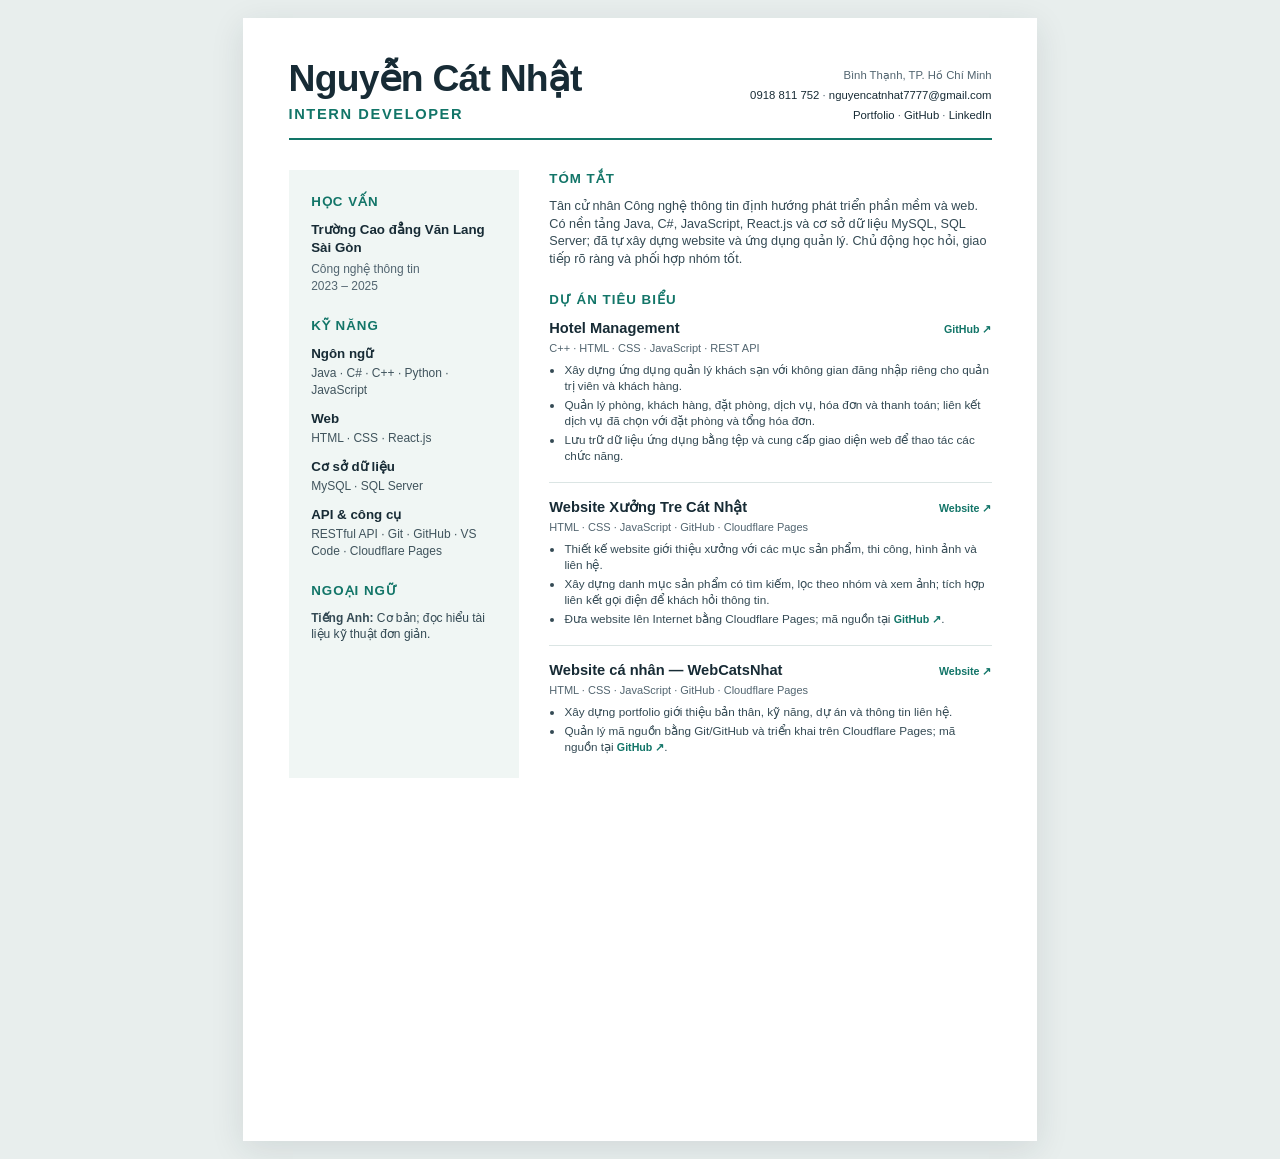
==== Nguyen-Cat-Nhat-CV.html @ 55f8fba9 "Use descriptive filename for CV HTML Co-authored-by: Copilot <223556219+Copilot@users.noreply.github" ====
<!doctype html>
<html lang="vi">
<head>
  <meta charset="utf-8">
  <meta name="viewport" content="width=device-width, initial-scale=1">
  <meta name="description" content="CV Nguyễn Cát Nhật — Intern Developer">
  <title>Nguyễn Cát Nhật — CV Intern Developer</title>
  <style>
    :root {
      color-scheme: light;
      --ink: #172b35;
      --muted: #526570;
      --accent: #127568;
      --line: #dbe5e4;
      --paper: #fff;
      --side: #f0f6f4;
    }
    * { box-sizing: border-box; }
    body {
      margin: 0;
      background: #e8eeed;
      color: var(--ink);
      font: 10pt/1.38 "Aptos", "Segoe UI", Arial, sans-serif;
      -webkit-print-color-adjust: exact;
      print-color-adjust: exact;
    }
    a { color: inherit; text-decoration: none; }
    .page {
      width: 210mm;
      min-height: 297mm;
      margin: 18px auto;
      padding: 11mm 12mm 10mm;
      background: var(--paper);
      box-shadow: 0 8px 32px #172b351c;
    }
    header {
      display: flex;
      align-items: flex-end;
      justify-content: space-between;
      gap: 20px;
      padding-bottom: 14px;
      border-bottom: 2px solid var(--accent);
    }
    .name {
      margin: 0;
      font-size: 28pt;
      line-height: 1;
      letter-spacing: -.8px;
    }
    .role {
      margin: 7px 0 0;
      color: var(--accent);
      font-size: 11pt;
      font-weight: 700;
      letter-spacing: 1.6px;
      text-transform: uppercase;
    }
    .contact {
      max-width: 90mm;
      color: var(--muted);
      font-size: 8.5pt;
      line-height: 1.55;
      text-align: right;
    }
    .contact div + div { margin-top: 2px; }
    .contact a { color: var(--ink); }
    .layout {
      display: grid;
      grid-template-columns: 61mm 1fr;
      gap: 8mm;
      padding-top: 8mm;
    }
    aside {
      padding: 6mm;
      background: var(--side);
    }
    main { min-width: 0; }
    section { margin: 0 0 6mm; }
    h2 {
      margin: 0 0 2.5mm;
      color: var(--accent);
      font-size: 10pt;
      font-weight: 800;
      letter-spacing: 1px;
      text-transform: uppercase;
    }
    p { margin: 0; }
    .summary { color: #344a54; font-size: 9.5pt; }
    .school { font-weight: 700; }
    .detail { margin-top: 1mm; color: var(--muted); font-size: 9pt; }
    .skill-group + .skill-group { margin-top: 3mm; }
    .skill-label { font-weight: 700; }
    .skill-items { margin-top: .5mm; color: #40545d; font-size: 9pt; }
    .project {
      padding: 0 0 4mm;
      margin: 0 0 4mm;
      border-bottom: 1px solid var(--line);
      break-inside: avoid;
    }
    .project:last-child { padding-bottom: 0; margin-bottom: 0; border: 0; }
    .project-title {
      display: flex;
      flex-wrap: wrap;
      align-items: baseline;
      justify-content: space-between;
      gap: 1mm 4mm;
    }
    h3 { margin: 0; font-size: 11pt; line-height: 1.25; }
    .project-link { color: var(--accent); font-size: 8pt; font-weight: 600; }
    .tech { margin: 1mm 0 1.5mm; color: var(--muted); font-size: 8.25pt; }
    ul { margin: 0; padding-left: 4mm; }
    li { margin: 0 0 .7mm; color: #344a54; font-size: 8.8pt; }
    .english { color: #344a54; font-size: 9pt; }
    @media screen {
      .page { min-height: 297mm; }
    }
    @page { size: A4; margin: 0; }
    @media print {
      body { background: #fff; }
      .page {
        width: 210mm;
        height: 297mm;
        min-height: 0;
        margin: 0;
        padding: 11mm 12mm 10mm;
        box-shadow: none;
        overflow: hidden;
      }
    }
  </style>
</head>
<body>
  <article class="page">
    <header>
      <div>
        <h1 class="name">Nguyễn Cát Nhật</h1>
        <p class="role">Intern Developer</p>
      </div>
      <div class="contact">
        <div>Bình Thạnh, TP. Hồ Chí Minh</div>
        <div><a href="tel:+84918811752">0918 811 752</a> · <a href="mailto:nguyencatnhat7777@gmail.com">nguyencatnhat7777@gmail.com</a></div>
        <div><a href="https://catnhat.pages.dev">Portfolio</a> · <a href="https://github.com/nguyencatnhat">GitHub</a> · <a href="https://linkedin.com/in/catsnhat">LinkedIn</a></div>
      </div>
    </header>

    <div class="layout">
      <aside>
        <section>
          <h2>Học vấn</h2>
          <p class="school">Trường Cao đẳng Văn Lang Sài Gòn</p>
          <p class="detail">Công nghệ thông tin<br>2023 – 2025</p>
        </section>

        <section>
          <h2>Kỹ năng</h2>
          <div class="skill-group">
            <p class="skill-label">Ngôn ngữ</p>
            <p class="skill-items">Java · C# · C++ · Python · JavaScript</p>
          </div>
          <div class="skill-group">
            <p class="skill-label">Web</p>
            <p class="skill-items">HTML · CSS · React.js</p>
          </div>
          <div class="skill-group">
            <p class="skill-label">Cơ sở dữ liệu</p>
            <p class="skill-items">MySQL · SQL Server</p>
          </div>
          <div class="skill-group">
            <p class="skill-label">API & công cụ</p>
            <p class="skill-items">RESTful API · Git · GitHub · VS Code · Cloudflare Pages</p>
          </div>
        </section>

        <section>
          <h2>Ngoại ngữ</h2>
          <p class="english"><strong>Tiếng Anh:</strong> Cơ bản; đọc hiểu tài liệu kỹ thuật đơn giản.</p>
        </section>
      </aside>

      <main>
        <section>
          <h2>Tóm tắt</h2>
          <p class="summary">Tân cử nhân Công nghệ thông tin định hướng phát triển phần mềm và web. Có nền tảng Java, C#, JavaScript, React.js và cơ sở dữ liệu MySQL, SQL Server; đã tự xây dựng website và ứng dụng quản lý. Chủ động học hỏi, giao tiếp rõ ràng và phối hợp nhóm tốt.</p>
        </section>

        <section>
          <h2>Dự án tiêu biểu</h2>
          <article class="project">
            <div class="project-title">
              <h3>Hotel Management</h3>
              <a class="project-link" href="https://github.com/nguyencatnhat/Hotel">GitHub ↗</a>
            </div>
            <p class="tech">C++ · HTML · CSS · JavaScript · REST API</p>
            <ul>
              <li>Xây dựng ứng dụng quản lý khách sạn với không gian đăng nhập riêng cho quản trị viên và khách hàng.</li>
              <li>Quản lý phòng, khách hàng, đặt phòng, dịch vụ, hóa đơn và thanh toán; liên kết dịch vụ đã chọn với đặt phòng và tổng hóa đơn.</li>
              <li>Lưu trữ dữ liệu ứng dụng bằng tệp và cung cấp giao diện web để thao tác các chức năng.</li>
            </ul>
          </article>

          <article class="project">
            <div class="project-title">
              <h3>Website Xưởng Tre Cát Nhật</h3>
              <a class="project-link" href="https://xuongtrecatnhat.pages.dev">Website ↗</a>
            </div>
            <p class="tech">HTML · CSS · JavaScript · GitHub · Cloudflare Pages</p>
            <ul>
              <li>Thiết kế website giới thiệu xưởng với các mục sản phẩm, thi công, hình ảnh và liên hệ.</li>
              <li>Xây dựng danh mục sản phẩm có tìm kiếm, lọc theo nhóm và xem ảnh; tích hợp liên kết gọi điện để khách hỏi thông tin.</li>
              <li>Đưa website lên Internet bằng Cloudflare Pages; mã nguồn tại <a class="project-link" href="https://github.com/nguyencatnhat/XuongTreCatNhat">GitHub ↗</a>.</li>
            </ul>
          </article>

          <article class="project">
            <div class="project-title">
              <h3>Website cá nhân — WebCatsNhat</h3>
              <a class="project-link" href="https://catnhat.pages.dev">Website ↗</a>
            </div>
            <p class="tech">HTML · CSS · JavaScript · GitHub · Cloudflare Pages</p>
            <ul>
              <li>Xây dựng portfolio giới thiệu bản thân, kỹ năng, dự án và thông tin liên hệ.</li>
              <li>Quản lý mã nguồn bằng Git/GitHub và triển khai trên Cloudflare Pages; mã nguồn tại <a class="project-link" href="https://github.com/nguyencatnhat/WebCatsNhat">GitHub ↗</a>.</li>
            </ul>
          </article>
        </section>
      </main>
    </div>
  </article>
</body>
</html>
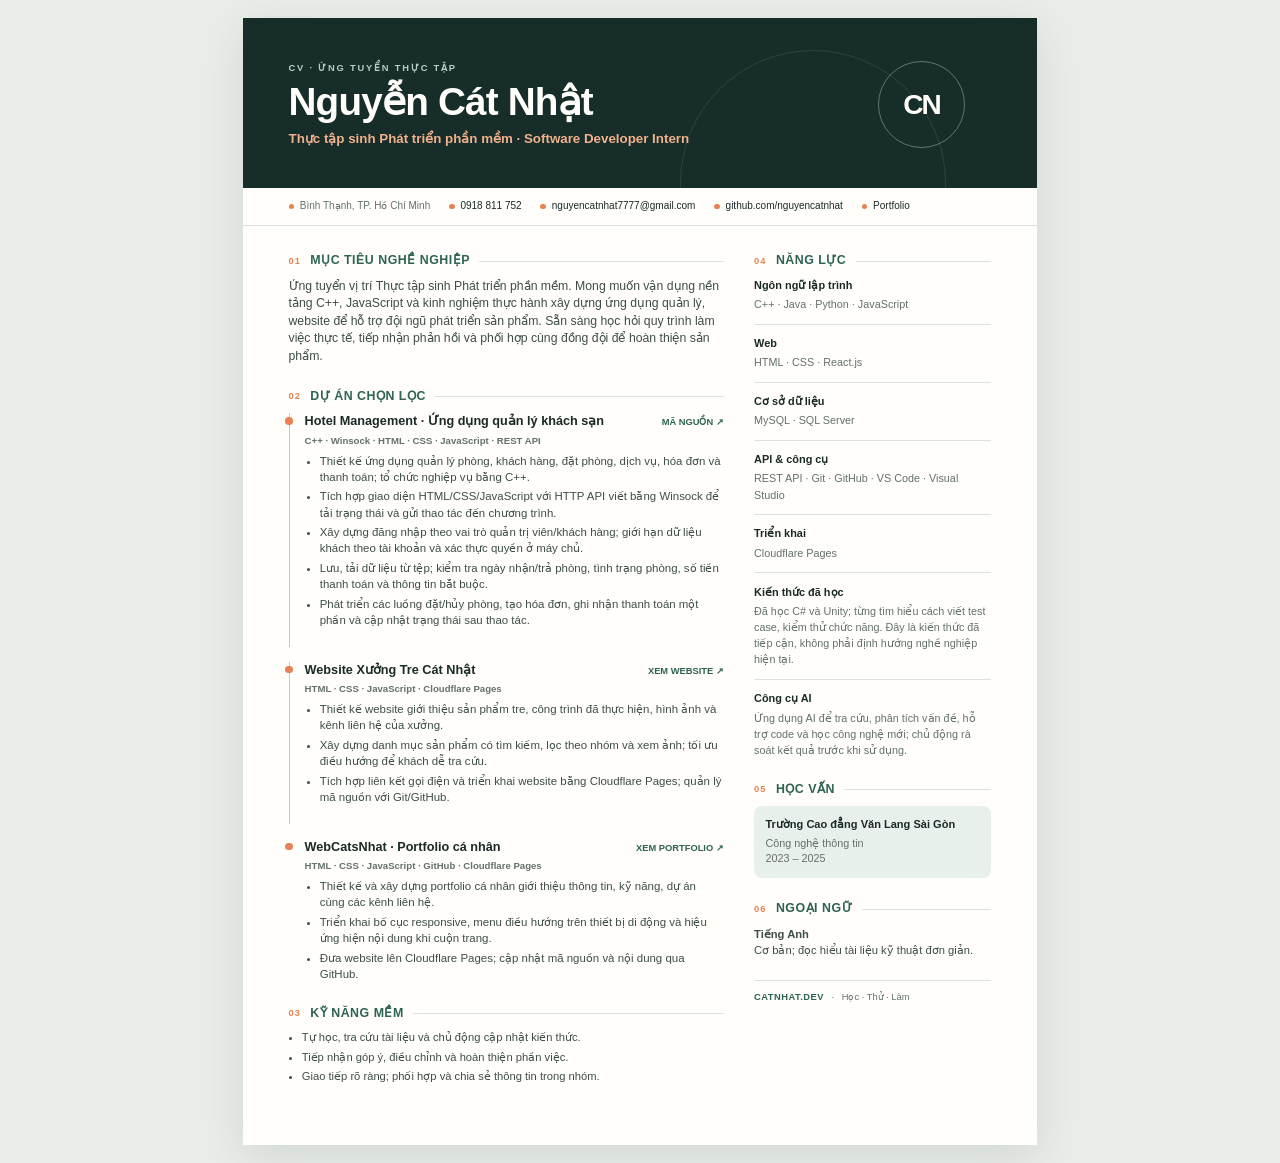
==== commit 24af543e: "Refresh CV content and visual design Co-authored-by: Copilot <223556219+Copilot@users.noreply.github" ====
--- a/Nguyen-Cat-Nhat-CV.html
+++ b/Nguyen-Cat-Nhat-CV.html
@@ -3,24 +3,29 @@
 <head>
   <meta charset="utf-8">
   <meta name="viewport" content="width=device-width, initial-scale=1">
-  <meta name="description" content="CV Nguyễn Cát Nhật — Intern Developer">
-  <title>Nguyễn Cát Nhật — CV Intern Developer</title>
+  <meta name="description" content="CV Nguyễn Cát Nhật — Thực tập sinh Phát triển phần mềm">
+  <meta name="theme-color" content="#172d29">
+  <title>Nguyễn Cát Nhật — CV Phát triển phần mềm</title>
   <style>
     :root {
       color-scheme: light;
-      --ink: #172b35;
-      --muted: #526570;
-      --accent: #127568;
-      --line: #dbe5e4;
-      --paper: #fff;
-      --side: #f0f6f4;
+      --ink: #1a2a27;
+      --muted: #64716c;
+      --forest: #172d29;
+      --green: #2e6354;
+      --mint: #e8f0eb;
+      --orange: #e78353;
+      --line: #dce3dd;
+      --paper: #fffefa;
     }
     * { box-sizing: border-box; }
+    html { background: #e9ede8; }
     body {
       margin: 0;
-      background: #e8eeed;
       color: var(--ink);
-      font: 10pt/1.38 "Aptos", "Segoe UI", Arial, sans-serif;
+      background: #e9ede8;
+      font: 9.2pt/1.43 "Aptos", "Segoe UI", Arial, sans-serif;
+      -webkit-font-smoothing: antialiased;
       -webkit-print-color-adjust: exact;
       print-color-adjust: exact;
     }
@@ -29,201 +34,348 @@
       width: 210mm;
       min-height: 297mm;
       margin: 18px auto;
-      padding: 11mm 12mm 10mm;
+      padding: 0 0 10mm;
+      overflow: hidden;
       background: var(--paper);
-      box-shadow: 0 8px 32px #172b351c;
-    }
-    header {
-      display: flex;
-      align-items: flex-end;
-      justify-content: space-between;
-      gap: 20px;
-      padding-bottom: 14px;
-      border-bottom: 2px solid var(--accent);
+      box-shadow: 0 12px 40px #172d291c;
+    }
+    .hero {
+      position: relative;
+      display: grid;
+      grid-template-columns: 1fr 30mm;
+      align-items: center;
+      min-height: 45mm;
+      padding: 9mm 12mm 8mm;
+      overflow: hidden;
+      color: #fffefa;
+      background: var(--forest);
+    }
+    .hero::after {
+      position: absolute;
+      right: 24mm;
+      bottom: -34mm;
+      width: 70mm;
+      height: 70mm;
+      border: 1px solid #ffffff1a;
+      border-radius: 50%;
+      content: "";
+    }
+    .hero-copy, .monogram { position: relative; z-index: 1; }
+    .eyebrow {
+      margin: 0 0 2mm;
+      color: #b6cec2;
+      font-size: 7pt;
+      font-weight: 700;
+      letter-spacing: 1.8px;
+      text-transform: uppercase;
     }
     .name {
       margin: 0;
-      font-size: 28pt;
+      font-family: "Space Grotesk", "Segoe UI", sans-serif;
+      font-size: 29pt;
+      font-weight: 700;
+      letter-spacing: -.8px;
       line-height: 1;
-      letter-spacing: -.8px;
     }
     .role {
-      margin: 7px 0 0;
-      color: var(--accent);
-      font-size: 11pt;
-      font-weight: 700;
-      letter-spacing: 1.6px;
-      text-transform: uppercase;
-    }
-    .contact {
-      max-width: 90mm;
+      margin: 2mm 0 0;
+      color: #f0b18c;
+      font-size: 10pt;
+      font-weight: 600;
+    }
+    .monogram {
+      display: grid;
+      width: 23mm;
+      height: 23mm;
+      align-items: center;
+      justify-items: center;
+      border: 1px solid #ffffff54;
+      border-radius: 50%;
+      color: #fffefa;
+      font-family: "Space Grotesk", "Segoe UI", sans-serif;
+      font-size: 21pt;
+      font-weight: 600;
+      letter-spacing: -2px;
+    }
+    .contact-bar {
+      display: flex;
+      flex-wrap: wrap;
+      gap: 2mm 5mm;
+      padding: 3mm 12mm;
+      border-bottom: 1px solid var(--line);
       color: var(--muted);
-      font-size: 8.5pt;
-      line-height: 1.55;
-      text-align: right;
-    }
-    .contact div + div { margin-top: 2px; }
-    .contact a { color: var(--ink); }
+      font-size: 7.5pt;
+    }
+    .contact-bar a { color: var(--ink); }
+    .contact-item { display: inline-flex; align-items: center; gap: 1.5mm; }
+    .contact-item::before {
+      width: 1.5mm;
+      height: 1.5mm;
+      border-radius: 50%;
+      background: var(--orange);
+      content: "";
+    }
     .layout {
       display: grid;
-      grid-template-columns: 61mm 1fr;
+      grid-template-columns: minmax(0, 1.65fr) minmax(0, .9fr);
       gap: 8mm;
-      padding-top: 8mm;
-    }
-    aside {
-      padding: 6mm;
-      background: var(--side);
-    }
-    main { min-width: 0; }
+      padding: 7mm 12mm 0;
+    }
+    main, aside { min-width: 0; }
     section { margin: 0 0 6mm; }
-    h2 {
-      margin: 0 0 2.5mm;
-      color: var(--accent);
-      font-size: 10pt;
-      font-weight: 800;
+    .section-heading {
+      display: flex;
+      align-items: center;
+      gap: 2.5mm;
+      margin: 0 0 2mm;
+      color: var(--green);
+      font-family: "Space Grotesk", "Segoe UI", sans-serif;
+      font-size: 9.3pt;
+      font-weight: 700;
+      letter-spacing: .5px;
+      text-transform: uppercase;
+    }
+    .section-heading span {
+      color: var(--orange);
+      font-size: 7pt;
       letter-spacing: 1px;
-      text-transform: uppercase;
+    }
+    .section-heading::after {
+      height: 1px;
+      flex: 1;
+      background: var(--line);
+      content: "";
     }
     p { margin: 0; }
-    .summary { color: #344a54; font-size: 9.5pt; }
-    .school { font-weight: 700; }
-    .detail { margin-top: 1mm; color: var(--muted); font-size: 9pt; }
-    .skill-group + .skill-group { margin-top: 3mm; }
-    .skill-label { font-weight: 700; }
-    .skill-items { margin-top: .5mm; color: #40545d; font-size: 9pt; }
+    .summary { color: #3e4d48; text-align: left; }
     .project {
-      padding: 0 0 4mm;
+      position: relative;
+      padding: 0 0 4mm 4mm;
       margin: 0 0 4mm;
-      border-bottom: 1px solid var(--line);
+      border-left: 1px solid #bbcec2;
       break-inside: avoid;
     }
-    .project:last-child { padding-bottom: 0; margin-bottom: 0; border: 0; }
+    .project::before {
+      position: absolute;
+      top: 1mm;
+      left: -1.15mm;
+      width: 2mm;
+      height: 2mm;
+      border-radius: 50%;
+      background: var(--orange);
+      content: "";
+    }
+    .project:last-child { padding-bottom: 0; margin-bottom: 0; border-left-color: transparent; }
     .project-title {
       display: flex;
       flex-wrap: wrap;
       align-items: baseline;
       justify-content: space-between;
-      gap: 1mm 4mm;
-    }
-    h3 { margin: 0; font-size: 11pt; line-height: 1.25; }
-    .project-link { color: var(--accent); font-size: 8pt; font-weight: 600; }
-    .tech { margin: 1mm 0 1.5mm; color: var(--muted); font-size: 8.25pt; }
-    ul { margin: 0; padding-left: 4mm; }
-    li { margin: 0 0 .7mm; color: #344a54; font-size: 8.8pt; }
-    .english { color: #344a54; font-size: 9pt; }
-    @media screen {
-      .page { min-height: 297mm; }
-    }
+      gap: 1mm 3mm;
+    }
+    h3 { margin: 0; font-size: 9.5pt; line-height: 1.3; }
+    .project-link {
+      color: var(--green);
+      font-size: 7pt;
+      font-weight: 700;
+      white-space: nowrap;
+    }
+    .tech {
+      margin: 1mm 0 1.4mm;
+      color: var(--muted);
+      font-size: 7.2pt;
+      font-weight: 600;
+    }
+    ul { padding-left: 4mm; margin: 0; }
+    li { margin: 0 0 1mm; color: #3e4d48; font-size: 8.6pt; line-height: 1.4; }
+    .skill-group {
+      padding: 0 0 3mm;
+      margin: 0 0 3mm;
+      border-bottom: 1px solid var(--line);
+      break-inside: avoid;
+    }
+    .skill-group:last-child { padding: 0; margin: 0; border: 0; }
+    .skill-label {
+      display: block;
+      margin-bottom: .7mm;
+      color: var(--ink);
+      font-size: 8.2pt;
+      font-weight: 700;
+    }
+    .skill-items { color: var(--muted); font-size: 8.1pt; line-height: 1.5; }
+    .education {
+      padding: 3mm;
+      border-radius: 2mm;
+      background: var(--mint);
+      break-inside: avoid;
+    }
+    .education h3 { font-size: 8.3pt; }
+    .education p { margin-top: 1mm; color: var(--muted); font-size: 8.1pt; }
+    .soft-list { padding-left: 3.5mm; }
+    .soft-list li { font-size: 8.4pt; }
+    .language { color: #3e4d48; font-size: 8.4pt; }
+    .footer-note {
+      display: flex;
+      align-items: center;
+      gap: 2mm;
+      padding-top: 2.5mm;
+      margin-top: 1mm;
+      border-top: 1px solid var(--line);
+      color: var(--muted);
+      font-size: 7pt;
+    }
+    .footer-note strong { color: var(--green); letter-spacing: .5px; }
     @page { size: A4; margin: 0; }
     @media print {
-      body { background: #fff; }
-      .page {
-        width: 210mm;
-        height: 297mm;
-        min-height: 0;
-        margin: 0;
-        padding: 11mm 12mm 10mm;
-        box-shadow: none;
-        overflow: hidden;
-      }
+      html, body { width: 210mm; background: #fff; }
+      .page { width: 210mm; min-height: 297mm; margin: 0; box-shadow: none; }
+    }
+    @media screen and (max-width: 760px) {
+      .page { width: min(100%, 620px); min-height: 100vh; margin: 0 auto; }
+      .hero { min-height: 38mm; padding: 8mm 7mm; grid-template-columns: 1fr 20mm; }
+      .name { font-size: clamp(22pt, 8vw, 29pt); }
+      .monogram { width: 17mm; height: 17mm; font-size: 16pt; }
+      .contact-bar { padding: 3mm 7mm; gap: 2mm 4mm; }
+      .layout { grid-template-columns: 1fr; gap: 0; padding: 6mm 7mm 0; }
+      aside { display: grid; grid-template-columns: repeat(2, minmax(0, 1fr)); gap: 4mm; }
+      aside section { margin-bottom: 2mm; }
+    }
+    @media screen and (max-width: 420px) {
+      body { font-size: 9pt; }
+      .contact-bar { display: grid; grid-template-columns: 1fr; }
+      aside { grid-template-columns: 1fr; }
+      .project-title { align-items: flex-start; }
     }
   </style>
 </head>
 <body>
   <article class="page">
-    <header>
-      <div>
+    <header class="hero">
+      <div class="hero-copy">
+        <p class="eyebrow">CV · ỨNG TUYỂN THỰC TẬP</p>
         <h1 class="name">Nguyễn Cát Nhật</h1>
-        <p class="role">Intern Developer</p>
+        <p class="role">Thực tập sinh Phát triển phần mềm · Software Developer Intern</p>
       </div>
-      <div class="contact">
-        <div>Bình Thạnh, TP. Hồ Chí Minh</div>
-        <div><a href="tel:+84918811752">0918 811 752</a> · <a href="mailto:nguyencatnhat7777@gmail.com">nguyencatnhat7777@gmail.com</a></div>
-        <div><a href="https://catnhat.pages.dev">Portfolio</a> · <a href="https://github.com/nguyencatnhat">GitHub</a> · <a href="https://linkedin.com/in/catsnhat">LinkedIn</a></div>
-      </div>
+      <div class="monogram" aria-label="Chữ viết tắt Cát Nhật">CN</div>
     </header>
 
+    <div class="contact-bar" aria-label="Thông tin liên hệ">
+      <span class="contact-item">Bình Thạnh, TP. Hồ Chí Minh</span>
+      <a class="contact-item" href="tel:+84918811752">0918 811 752</a>
+      <a class="contact-item" href="mailto:nguyencatnhat7777@gmail.com">nguyencatnhat7777@gmail.com</a>
+      <a class="contact-item" href="https://github.com/nguyencatnhat">github.com/nguyencatnhat</a>
+      <a class="contact-item" href="https://catnhat.pages.dev">Portfolio</a>
+    </div>
+
     <div class="layout">
-      <aside>
-        <section>
-          <h2>Học vấn</h2>
-          <p class="school">Trường Cao đẳng Văn Lang Sài Gòn</p>
-          <p class="detail">Công nghệ thông tin<br>2023 – 2025</p>
-        </section>
-
-        <section>
-          <h2>Kỹ năng</h2>
-          <div class="skill-group">
-            <p class="skill-label">Ngôn ngữ</p>
-            <p class="skill-items">Java · C# · C++ · Python · JavaScript</p>
-          </div>
-          <div class="skill-group">
-            <p class="skill-label">Web</p>
-            <p class="skill-items">HTML · CSS · React.js</p>
-          </div>
-          <div class="skill-group">
-            <p class="skill-label">Cơ sở dữ liệu</p>
-            <p class="skill-items">MySQL · SQL Server</p>
-          </div>
-          <div class="skill-group">
-            <p class="skill-label">API & công cụ</p>
-            <p class="skill-items">RESTful API · Git · GitHub · VS Code · Cloudflare Pages</p>
-          </div>
-        </section>
-
-        <section>
-          <h2>Ngoại ngữ</h2>
-          <p class="english"><strong>Tiếng Anh:</strong> Cơ bản; đọc hiểu tài liệu kỹ thuật đơn giản.</p>
-        </section>
-      </aside>
-
       <main>
         <section>
-          <h2>Tóm tắt</h2>
-          <p class="summary">Tân cử nhân Công nghệ thông tin định hướng phát triển phần mềm và web. Có nền tảng Java, C#, JavaScript, React.js và cơ sở dữ liệu MySQL, SQL Server; đã tự xây dựng website và ứng dụng quản lý. Chủ động học hỏi, giao tiếp rõ ràng và phối hợp nhóm tốt.</p>
-        </section>
-
-        <section>
-          <h2>Dự án tiêu biểu</h2>
+          <h2 class="section-heading"><span>01</span> Mục tiêu nghề nghiệp</h2>
+          <p class="summary">Ứng tuyển vị trí Thực tập sinh Phát triển phần mềm. Mong muốn vận dụng nền tảng C++, JavaScript và kinh nghiệm thực hành xây dựng ứng dụng quản lý, website để hỗ trợ đội ngũ phát triển sản phẩm. Sẵn sàng học hỏi quy trình làm việc thực tế, tiếp nhận phản hồi và phối hợp cùng đồng đội để hoàn thiện sản phẩm.</p>
+        </section>
+
+        <section>
+          <h2 class="section-heading"><span>02</span> Dự án chọn lọc</h2>
           <article class="project">
             <div class="project-title">
-              <h3>Hotel Management</h3>
-              <a class="project-link" href="https://github.com/nguyencatnhat/Hotel">GitHub ↗</a>
+              <h3>Hotel Management · Ứng dụng quản lý khách sạn</h3>
+              <a class="project-link" href="https://github.com/nguyencatnhat/Hotel">MÃ NGUỒN ↗</a>
             </div>
-            <p class="tech">C++ · HTML · CSS · JavaScript · REST API</p>
+            <p class="tech">C++ · Winsock · HTML · CSS · JavaScript · REST API</p>
             <ul>
-              <li>Xây dựng ứng dụng quản lý khách sạn với không gian đăng nhập riêng cho quản trị viên và khách hàng.</li>
-              <li>Quản lý phòng, khách hàng, đặt phòng, dịch vụ, hóa đơn và thanh toán; liên kết dịch vụ đã chọn với đặt phòng và tổng hóa đơn.</li>
-              <li>Lưu trữ dữ liệu ứng dụng bằng tệp và cung cấp giao diện web để thao tác các chức năng.</li>
+              <li>Thiết kế ứng dụng quản lý phòng, khách hàng, đặt phòng, dịch vụ, hóa đơn và thanh toán; tổ chức nghiệp vụ bằng C++.</li>
+              <li>Tích hợp giao diện HTML/CSS/JavaScript với HTTP API viết bằng Winsock để tải trạng thái và gửi thao tác đến chương trình.</li>
+              <li>Xây dựng đăng nhập theo vai trò quản trị viên/khách hàng; giới hạn dữ liệu khách theo tài khoản và xác thực quyền ở máy chủ.</li>
+              <li>Lưu, tải dữ liệu từ tệp; kiểm tra ngày nhận/trả phòng, tình trạng phòng, số tiền thanh toán và thông tin bắt buộc.</li>
+              <li>Phát triển các luồng đặt/hủy phòng, tạo hóa đơn, ghi nhận thanh toán một phần và cập nhật trạng thái sau thao tác.</li>
             </ul>
           </article>
 
           <article class="project">
             <div class="project-title">
               <h3>Website Xưởng Tre Cát Nhật</h3>
-              <a class="project-link" href="https://xuongtrecatnhat.pages.dev">Website ↗</a>
+              <a class="project-link" href="https://xuongtrecatnhat.pages.dev">XEM WEBSITE ↗</a>
+            </div>
+            <p class="tech">HTML · CSS · JavaScript · Cloudflare Pages</p>
+            <ul>
+              <li>Thiết kế website giới thiệu sản phẩm tre, công trình đã thực hiện, hình ảnh và kênh liên hệ của xưởng.</li>
+              <li>Xây dựng danh mục sản phẩm có tìm kiếm, lọc theo nhóm và xem ảnh; tối ưu điều hướng để khách dễ tra cứu.</li>
+              <li>Tích hợp liên kết gọi điện và triển khai website bằng Cloudflare Pages; quản lý mã nguồn với Git/GitHub.</li>
+            </ul>
+          </article>
+
+          <article class="project">
+            <div class="project-title">
+              <h3>WebCatsNhat · Portfolio cá nhân</h3>
+              <a class="project-link" href="https://catnhat.pages.dev">XEM PORTFOLIO ↗</a>
             </div>
             <p class="tech">HTML · CSS · JavaScript · GitHub · Cloudflare Pages</p>
             <ul>
-              <li>Thiết kế website giới thiệu xưởng với các mục sản phẩm, thi công, hình ảnh và liên hệ.</li>
-              <li>Xây dựng danh mục sản phẩm có tìm kiếm, lọc theo nhóm và xem ảnh; tích hợp liên kết gọi điện để khách hỏi thông tin.</li>
-              <li>Đưa website lên Internet bằng Cloudflare Pages; mã nguồn tại <a class="project-link" href="https://github.com/nguyencatnhat/XuongTreCatNhat">GitHub ↗</a>.</li>
+              <li>Thiết kế và xây dựng portfolio cá nhân giới thiệu thông tin, kỹ năng, dự án cùng các kênh liên hệ.</li>
+              <li>Triển khai bố cục responsive, menu điều hướng trên thiết bị di động và hiệu ứng hiện nội dung khi cuộn trang.</li>
+              <li>Đưa website lên Cloudflare Pages; cập nhật mã nguồn và nội dung qua GitHub.</li>
             </ul>
           </article>
-
-          <article class="project">
-            <div class="project-title">
-              <h3>Website cá nhân — WebCatsNhat</h3>
-              <a class="project-link" href="https://catnhat.pages.dev">Website ↗</a>
-            </div>
-            <p class="tech">HTML · CSS · JavaScript · GitHub · Cloudflare Pages</p>
-            <ul>
-              <li>Xây dựng portfolio giới thiệu bản thân, kỹ năng, dự án và thông tin liên hệ.</li>
-              <li>Quản lý mã nguồn bằng Git/GitHub và triển khai trên Cloudflare Pages; mã nguồn tại <a class="project-link" href="https://github.com/nguyencatnhat/WebCatsNhat">GitHub ↗</a>.</li>
-            </ul>
-          </article>
+        </section>
+
+        <section>
+          <h2 class="section-heading"><span>03</span> Kỹ năng mềm</h2>
+          <ul class="soft-list">
+            <li>Tự học, tra cứu tài liệu và chủ động cập nhật kiến thức.</li>
+            <li>Tiếp nhận góp ý, điều chỉnh và hoàn thiện phần việc.</li>
+            <li>Giao tiếp rõ ràng; phối hợp và chia sẻ thông tin trong nhóm.</li>
+          </ul>
         </section>
       </main>
+
+      <aside>
+        <section>
+          <h2 class="section-heading"><span>04</span> Năng lực</h2>
+          <div class="skill-group">
+            <span class="skill-label">Ngôn ngữ lập trình</span>
+            <p class="skill-items">C++ · Java · Python · JavaScript</p>
+          </div>
+          <div class="skill-group">
+            <span class="skill-label">Web</span>
+            <p class="skill-items">HTML · CSS · React.js</p>
+          </div>
+          <div class="skill-group">
+            <span class="skill-label">Cơ sở dữ liệu</span>
+            <p class="skill-items">MySQL · SQL Server</p>
+          </div>
+          <div class="skill-group">
+            <span class="skill-label">API & công cụ</span>
+            <p class="skill-items">REST API · Git · GitHub · VS Code · Visual Studio</p>
+          </div>
+          <div class="skill-group">
+            <span class="skill-label">Triển khai</span>
+            <p class="skill-items">Cloudflare Pages</p>
+          </div>
+          <div class="skill-group">
+            <span class="skill-label">Kiến thức đã học</span>
+            <p class="skill-items">Đã học C# và Unity; từng tìm hiểu cách viết test case, kiểm thử chức năng. Đây là kiến thức đã tiếp cận, không phải định hướng nghề nghiệp hiện tại.</p>
+          </div>
+          <div class="skill-group">
+            <span class="skill-label">Công cụ AI</span>
+            <p class="skill-items">Ứng dụng AI để tra cứu, phân tích vấn đề, hỗ trợ code và học công nghệ mới; chủ động rà soát kết quả trước khi sử dụng.</p>
+          </div>
+        </section>
+
+        <section>
+          <h2 class="section-heading"><span>05</span> Học vấn</h2>
+          <div class="education">
+            <h3>Trường Cao đẳng Văn Lang Sài Gòn</h3>
+            <p>Công nghệ thông tin<br>2023 – 2025</p>
+          </div>
+        </section>
+
+        <section>
+          <h2 class="section-heading"><span>06</span> Ngoại ngữ</h2>
+          <p class="language"><strong>Tiếng Anh</strong><br>Cơ bản; đọc hiểu tài liệu kỹ thuật đơn giản.</p>
+        </section>
+
+        <p class="footer-note"><strong>CATNHAT.DEV</strong> <span>·</span> Học · Thử · Làm</p>
+      </aside>
     </div>
   </article>
 </body>
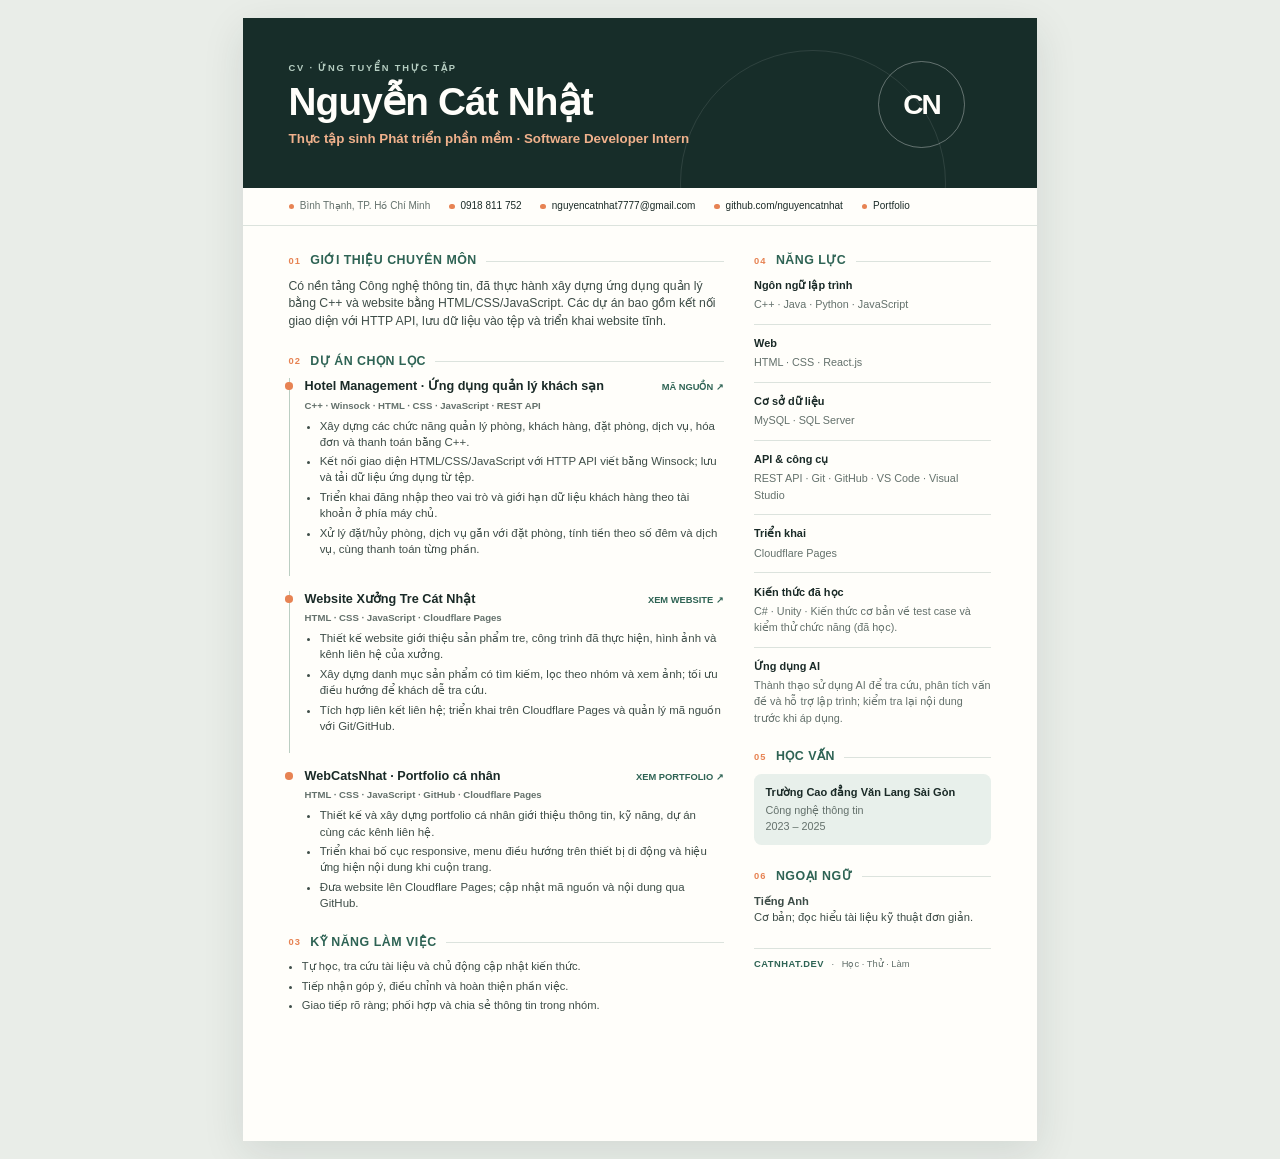
==== commit 4c32455c: "Review and refine CV content Co-authored-by: Copilot <223556219+Copilot@users.noreply.github.com>" ====
--- a/Nguyen-Cat-Nhat-CV.html
+++ b/Nguyen-Cat-Nhat-CV.html
@@ -270,8 +270,8 @@
     <div class="layout">
       <main>
         <section>
-          <h2 class="section-heading"><span>01</span> Mục tiêu nghề nghiệp</h2>
-          <p class="summary">Ứng tuyển vị trí Thực tập sinh Phát triển phần mềm. Mong muốn vận dụng nền tảng C++, JavaScript và kinh nghiệm thực hành xây dựng ứng dụng quản lý, website để hỗ trợ đội ngũ phát triển sản phẩm. Sẵn sàng học hỏi quy trình làm việc thực tế, tiếp nhận phản hồi và phối hợp cùng đồng đội để hoàn thiện sản phẩm.</p>
+          <h2 class="section-heading"><span>01</span> Giới thiệu chuyên môn</h2>
+          <p class="summary">Có nền tảng Công nghệ thông tin, đã thực hành xây dựng ứng dụng quản lý bằng C++ và website bằng HTML/CSS/JavaScript. Các dự án bao gồm kết nối giao diện với HTTP API, lưu dữ liệu vào tệp và triển khai website tĩnh.</p>
         </section>
 
         <section>
@@ -283,11 +283,10 @@
             </div>
             <p class="tech">C++ · Winsock · HTML · CSS · JavaScript · REST API</p>
             <ul>
-              <li>Thiết kế ứng dụng quản lý phòng, khách hàng, đặt phòng, dịch vụ, hóa đơn và thanh toán; tổ chức nghiệp vụ bằng C++.</li>
-              <li>Tích hợp giao diện HTML/CSS/JavaScript với HTTP API viết bằng Winsock để tải trạng thái và gửi thao tác đến chương trình.</li>
-              <li>Xây dựng đăng nhập theo vai trò quản trị viên/khách hàng; giới hạn dữ liệu khách theo tài khoản và xác thực quyền ở máy chủ.</li>
-              <li>Lưu, tải dữ liệu từ tệp; kiểm tra ngày nhận/trả phòng, tình trạng phòng, số tiền thanh toán và thông tin bắt buộc.</li>
-              <li>Phát triển các luồng đặt/hủy phòng, tạo hóa đơn, ghi nhận thanh toán một phần và cập nhật trạng thái sau thao tác.</li>
+              <li>Xây dựng các chức năng quản lý phòng, khách hàng, đặt phòng, dịch vụ, hóa đơn và thanh toán bằng C++.</li>
+              <li>Kết nối giao diện HTML/CSS/JavaScript với HTTP API viết bằng Winsock; lưu và tải dữ liệu ứng dụng từ tệp.</li>
+              <li>Triển khai đăng nhập theo vai trò và giới hạn dữ liệu khách hàng theo tài khoản ở phía máy chủ.</li>
+              <li>Xử lý đặt/hủy phòng, dịch vụ gắn với đặt phòng, tính tiền theo số đêm và dịch vụ, cùng thanh toán từng phần.</li>
             </ul>
           </article>
 
@@ -300,7 +299,7 @@
             <ul>
               <li>Thiết kế website giới thiệu sản phẩm tre, công trình đã thực hiện, hình ảnh và kênh liên hệ của xưởng.</li>
               <li>Xây dựng danh mục sản phẩm có tìm kiếm, lọc theo nhóm và xem ảnh; tối ưu điều hướng để khách dễ tra cứu.</li>
-              <li>Tích hợp liên kết gọi điện và triển khai website bằng Cloudflare Pages; quản lý mã nguồn với Git/GitHub.</li>
+              <li>Tích hợp liên kết liên hệ; triển khai trên Cloudflare Pages và quản lý mã nguồn với Git/GitHub.</li>
             </ul>
           </article>
 
@@ -319,7 +318,7 @@
         </section>
 
         <section>
-          <h2 class="section-heading"><span>03</span> Kỹ năng mềm</h2>
+          <h2 class="section-heading"><span>03</span> Kỹ năng làm việc</h2>
           <ul class="soft-list">
             <li>Tự học, tra cứu tài liệu và chủ động cập nhật kiến thức.</li>
             <li>Tiếp nhận góp ý, điều chỉnh và hoàn thiện phần việc.</li>
@@ -353,11 +352,11 @@
           </div>
           <div class="skill-group">
             <span class="skill-label">Kiến thức đã học</span>
-            <p class="skill-items">Đã học C# và Unity; từng tìm hiểu cách viết test case, kiểm thử chức năng. Đây là kiến thức đã tiếp cận, không phải định hướng nghề nghiệp hiện tại.</p>
-          </div>
-          <div class="skill-group">
-            <span class="skill-label">Công cụ AI</span>
-            <p class="skill-items">Ứng dụng AI để tra cứu, phân tích vấn đề, hỗ trợ code và học công nghệ mới; chủ động rà soát kết quả trước khi sử dụng.</p>
+            <p class="skill-items">C# · Unity · Kiến thức cơ bản về test case và kiểm thử chức năng (đã học).</p>
+          </div>
+          <div class="skill-group">
+            <span class="skill-label">Ứng dụng AI</span>
+            <p class="skill-items">Thành thạo sử dụng AI để tra cứu, phân tích vấn đề và hỗ trợ lập trình; kiểm tra lại nội dung trước khi áp dụng.</p>
           </div>
         </section>
 
